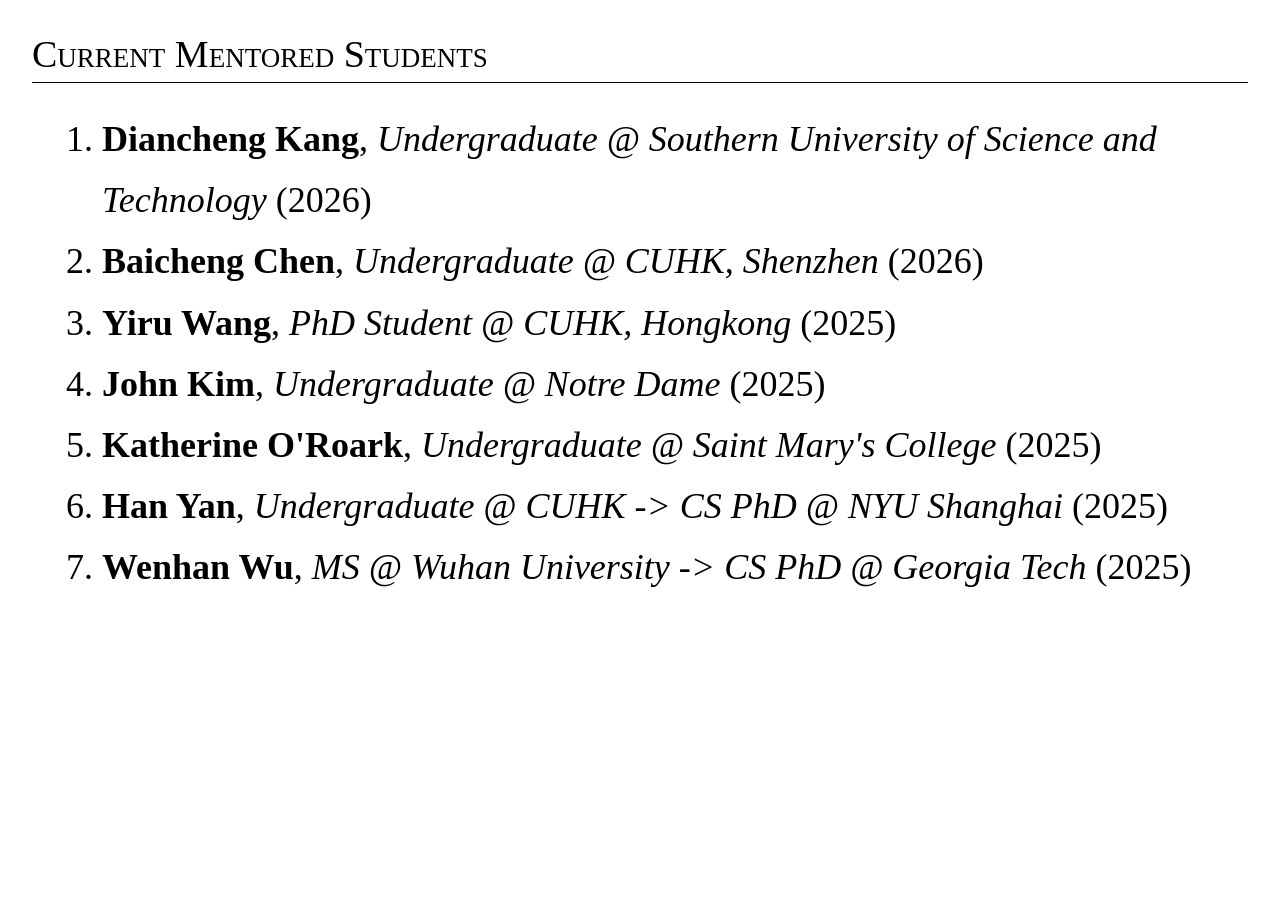
==== mentored-students.html @ 774fe3f3 "update mentored students" ====
<!DOCTYPE HTML>
<html lang="en">
<head>
  <meta http-equiv="Content-Type" content="text/html; charset=UTF-8">
  <title>Mentored Students</title>
  <meta name="author" content="Zheyuan">
  <meta name="viewport" content="width=device-width, initial-scale=1">
  <link rel="stylesheet" type="text/css" href="stylesheet.css">
</head>

<body>
  <table style="width:100%;max-width:1600px;border:0px;border-spacing:0px;border-collapse:separate;margin-right:auto;margin-left:auto;">
    <tbody>
      <tr>
        <td style="padding:24px">
          <div style="font-family: Times New Roman, Times, serif; font-size: 38px; font-variant: small-caps; border-bottom: 1px solid #000; padding-bottom: 6px; margin-bottom: 26px;">
            Current Mentored Students
          </div>
          <ol style="font-family: Times New Roman, Times, serif; font-size: 36px; line-height: 1.7; padding-left: 70px; margin: 0;">
            <li><strong style="font-family: Times New Roman, Times, serif; font-size: 36px;">Diancheng Kang</strong>, <em style="font-family: Times New Roman, Times, serif; font-size: 36px;">Undergraduate @ Southern University of Science and Technology</em> (2026)</li>
            <li><strong style="font-family: Times New Roman, Times, serif; font-size: 36px;">Baicheng Chen</strong>, <em style="font-family: Times New Roman, Times, serif; font-size: 36px;">Undergraduate @ CUHK, Shenzhen</em> (2026)</li>
            <li><strong style="font-family: Times New Roman, Times, serif; font-size: 36px;">Yiru Wang</strong>, <em style="font-family: Times New Roman, Times, serif; font-size: 36px;">PhD Student @ CUHK, Hongkong</em> (2025)</li>
            <li><strong style="font-family: Times New Roman, Times, serif; font-size: 36px;">John Kim</strong>, <em style="font-family: Times New Roman, Times, serif; font-size: 36px;">Undergraduate @ Notre Dame</em> (2025)</li>
            <li><strong style="font-family: Times New Roman, Times, serif; font-size: 36px;">Katherine O'Roark</strong>, <em style="font-family: Times New Roman, Times, serif; font-size: 36px;">Undergraduate @ Saint Mary's College</em> (2025)</li>
            <li><strong style="font-family: Times New Roman, Times, serif; font-size: 36px;">Han Yan</strong>, <em style="font-family: Times New Roman, Times, serif; font-size: 36px;">Undergraduate @ CUHK -> CS PhD @ NYU Shanghai</em> (2025)</li>
            <li><strong style="font-family: Times New Roman, Times, serif; font-size: 36px;">Wenhan Wu</strong>, <em style="font-family: Times New Roman, Times, serif; font-size: 36px;">MS @ Wuhan University -> CS PhD @ Georgia Tech</em> (2025)</li>
          </ol>
        </td>
      </tr>
    </tbody>
  </table>
</body>
</html>
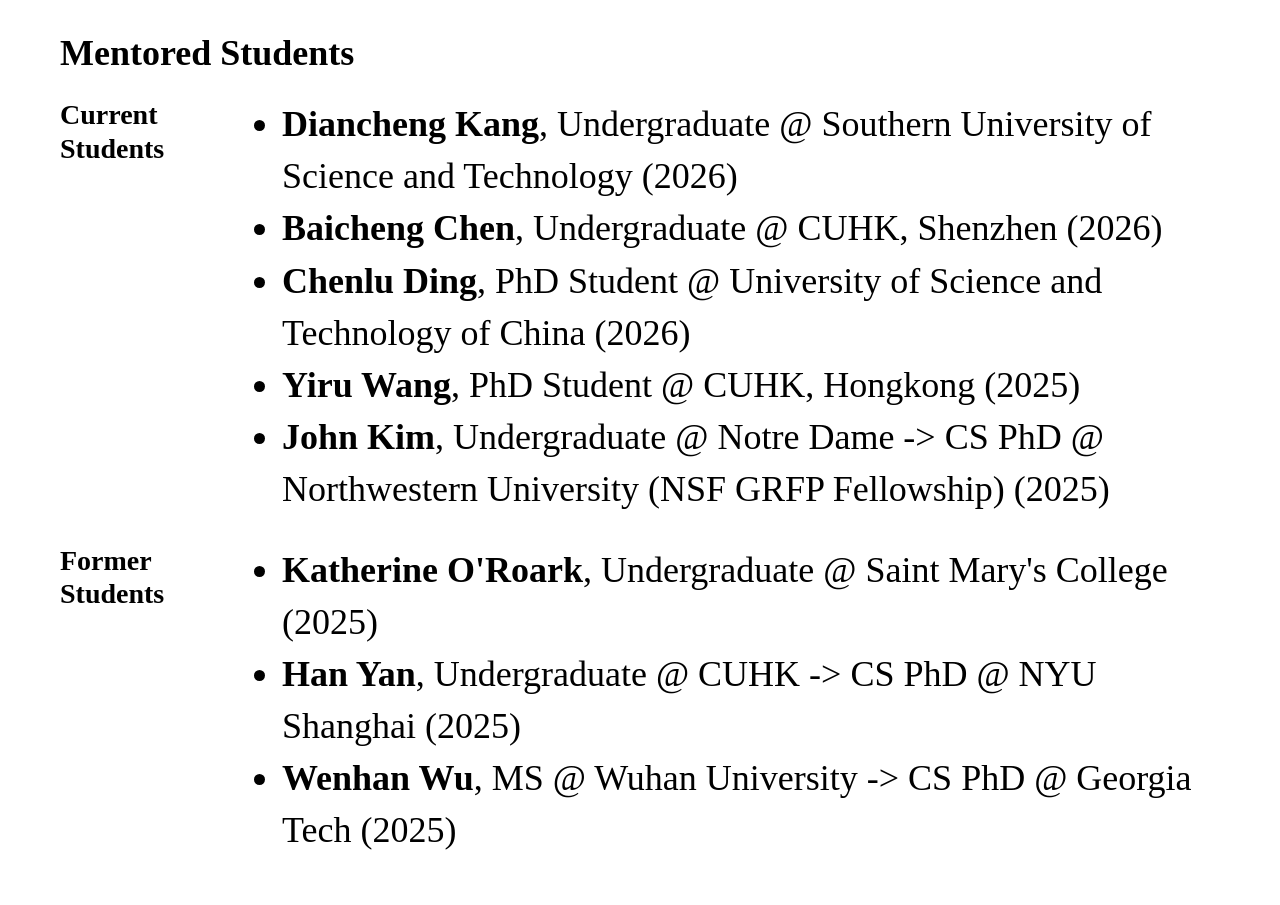
==== commit d02bfc66: "update CV and mentored students page" ====
--- a/mentored-students.html
+++ b/mentored-students.html
@@ -9,22 +9,49 @@
 </head>
 
 <body>
-  <table style="width:100%;max-width:1600px;border:0px;border-spacing:0px;border-collapse:separate;margin-right:auto;margin-left:auto;">
+  <table style="width:100%;max-width:1200px;border:0px;border-spacing:0px;border-collapse:separate;margin-right:auto;margin-left:auto;">
     <tbody>
       <tr>
-        <td style="padding:24px">
-          <div style="font-family: Times New Roman, Times, serif; font-size: 38px; font-variant: small-caps; border-bottom: 1px solid #000; padding-bottom: 6px; margin-bottom: 26px;">
-            Current Mentored Students
+        <td style="padding:24px 20px 40px 20px;">
+          <div style="font-size:36px;font-weight:700;margin-bottom:24px;">
+            Mentored Students
           </div>
-          <ol style="font-family: Times New Roman, Times, serif; font-size: 36px; line-height: 1.7; padding-left: 70px; margin: 0;">
-            <li><strong style="font-family: Times New Roman, Times, serif; font-size: 36px;">Diancheng Kang</strong>, <em style="font-family: Times New Roman, Times, serif; font-size: 36px;">Undergraduate @ Southern University of Science and Technology</em> (2026)</li>
-            <li><strong style="font-family: Times New Roman, Times, serif; font-size: 36px;">Baicheng Chen</strong>, <em style="font-family: Times New Roman, Times, serif; font-size: 36px;">Undergraduate @ CUHK, Shenzhen</em> (2026)</li>
-            <li><strong style="font-family: Times New Roman, Times, serif; font-size: 36px;">Yiru Wang</strong>, <em style="font-family: Times New Roman, Times, serif; font-size: 36px;">PhD Student @ CUHK, Hongkong</em> (2025)</li>
-            <li><strong style="font-family: Times New Roman, Times, serif; font-size: 36px;">John Kim</strong>, <em style="font-family: Times New Roman, Times, serif; font-size: 36px;">Undergraduate @ Notre Dame</em> (2025)</li>
-            <li><strong style="font-family: Times New Roman, Times, serif; font-size: 36px;">Katherine O'Roark</strong>, <em style="font-family: Times New Roman, Times, serif; font-size: 36px;">Undergraduate @ Saint Mary's College</em> (2025)</li>
-            <li><strong style="font-family: Times New Roman, Times, serif; font-size: 36px;">Han Yan</strong>, <em style="font-family: Times New Roman, Times, serif; font-size: 36px;">Undergraduate @ CUHK -> CS PhD @ NYU Shanghai</em> (2025)</li>
-            <li><strong style="font-family: Times New Roman, Times, serif; font-size: 36px;">Wenhan Wu</strong>, <em style="font-family: Times New Roman, Times, serif; font-size: 36px;">MS @ Wuhan University -> CS PhD @ Georgia Tech</em> (2025)</li>
-          </ol>
+
+          <table style="width:100%;border-collapse:collapse;margin-bottom:28px;">
+            <tbody>
+              <tr style="vertical-align:top;">
+                <td style="width:180px;padding:0 16px 0 0;font-size:28px;font-weight:700;line-height:1.2;">
+                  Current<br>Students
+                </td>
+                <td style="padding:0;">
+                  <ul style="margin:0;padding-left:26px;font-size:36px;line-height:1.45;">
+                    <li><strong>Diancheng Kang</strong>, Undergraduate @ Southern University of Science and Technology (2026)</li>
+                    <li><strong>Baicheng Chen</strong>, Undergraduate @ CUHK, Shenzhen (2026)</li>
+                    <li><strong>Chenlu Ding</strong>, PhD Student @ University of Science and Technology of China (2026)</li>
+                    <li><strong>Yiru Wang</strong>, PhD Student @ CUHK, Hongkong (2025)</li>
+                    <li><strong>John Kim</strong>, Undergraduate @ Notre Dame -> CS PhD @ Northwestern University (NSF GRFP Fellowship) (2025)</li>
+                  </ul>
+                </td>
+              </tr>
+            </tbody>
+          </table>
+
+          <table style="width:100%;border-collapse:collapse;">
+            <tbody>
+              <tr style="vertical-align:top;">
+                <td style="width:180px;padding:0 16px 0 0;font-size:28px;font-weight:700;line-height:1.2;">
+                  Former<br>Students
+                </td>
+                <td style="padding:0;">
+                  <ul style="margin:0;padding-left:26px;font-size:36px;line-height:1.45;">
+                    <li><strong>Katherine O'Roark</strong>, Undergraduate @ Saint Mary's College (2025)</li>
+                    <li><strong>Han Yan</strong>, Undergraduate @ CUHK -> CS PhD @ NYU Shanghai (2025)</li>
+                    <li><strong>Wenhan Wu</strong>, MS @ Wuhan University -> CS PhD @ Georgia Tech (2025)</li>
+                  </ul>
+                </td>
+              </tr>
+            </tbody>
+          </table>
         </td>
       </tr>
     </tbody>
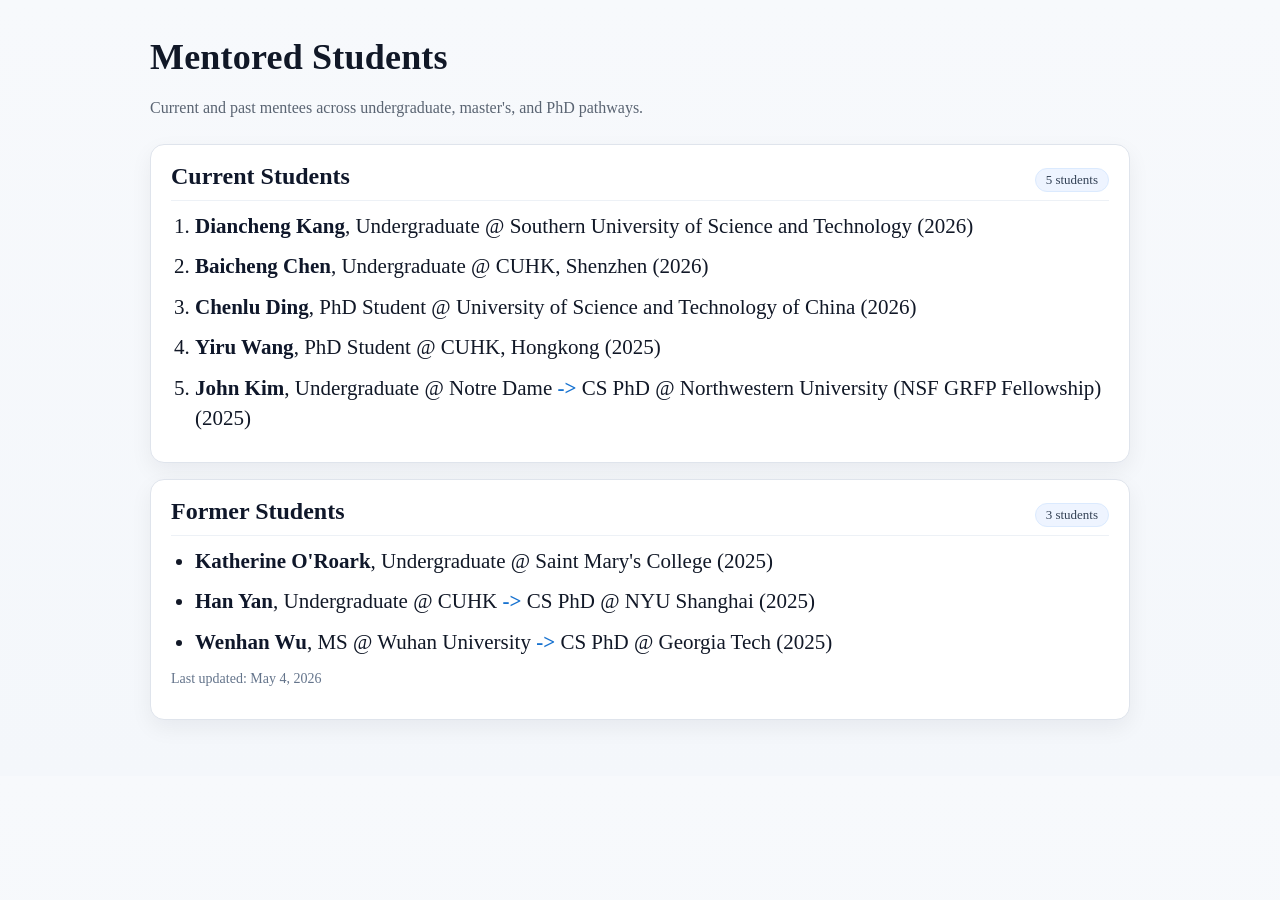
==== commit 022f06ed: "refine mentored students page design" ====
--- a/mentored-students.html
+++ b/mentored-students.html
@@ -6,55 +6,161 @@
   <meta name="author" content="Zheyuan">
   <meta name="viewport" content="width=device-width, initial-scale=1">
   <link rel="stylesheet" type="text/css" href="stylesheet.css">
+  <style>
+    :root {
+      --page-max: 980px;
+      --ink: #1e2530;
+      --muted: #5a6472;
+      --card: #ffffff;
+      --line: #dfe4ec;
+      --accent: #1772d0;
+      --bg: #f4f7fb;
+    }
+
+    body {
+      margin: 0;
+      background: linear-gradient(180deg, #f7f9fc 0%, var(--bg) 100%);
+      color: var(--ink);
+    }
+
+    .wrap {
+      width: min(var(--page-max), calc(100% - 32px));
+      margin: 36px auto 56px auto;
+    }
+
+    .title {
+      margin: 0 0 18px 0;
+      font-size: 36px;
+      letter-spacing: 0.2px;
+      font-weight: 700;
+      color: #111827;
+    }
+
+    .subtitle {
+      margin: 0 0 24px 0;
+      font-size: 16px;
+      color: var(--muted);
+      line-height: 1.5;
+    }
+
+    .section-card {
+      background: var(--card);
+      border: 1px solid var(--line);
+      border-radius: 14px;
+      padding: 18px 20px;
+      box-shadow: 0 8px 22px rgba(16, 24, 40, 0.06);
+    }
+
+    .section-card + .section-card {
+      margin-top: 16px;
+    }
+
+    .section-header {
+      display: flex;
+      align-items: baseline;
+      justify-content: space-between;
+      gap: 10px;
+      margin-bottom: 10px;
+      padding-bottom: 8px;
+      border-bottom: 1px solid #edf1f6;
+    }
+
+    .section-title {
+      margin: 0;
+      font-size: 24px;
+      color: #0f172a;
+    }
+
+    .section-count {
+      font-size: 13px;
+      color: #334155;
+      background: #eef4ff;
+      border: 1px solid #dbeafe;
+      padding: 3px 10px;
+      border-radius: 999px;
+    }
+
+    .student-list {
+      margin: 0;
+      padding-left: 24px;
+    }
+
+    .student-list li {
+      font-size: 21px;
+      line-height: 1.45;
+      margin: 10px 0;
+      color: #111827;
+    }
+
+    .student-list strong {
+      font-size: 21px;
+      color: #0f172a;
+    }
+
+    .note {
+      margin-top: 14px;
+      font-size: 14px;
+      color: #64748b;
+    }
+
+    .arrow {
+      color: var(--accent);
+      font-weight: 700;
+    }
+
+    @media (max-width: 700px) {
+      .wrap {
+        width: calc(100% - 20px);
+        margin-top: 20px;
+      }
+
+      .title {
+        font-size: 30px;
+      }
+
+      .section-title {
+        font-size: 22px;
+      }
+
+      .student-list li,
+      .student-list strong {
+        font-size: 18px;
+      }
+    }
+  </style>
 </head>
 
 <body>
-  <table style="width:100%;max-width:1200px;border:0px;border-spacing:0px;border-collapse:separate;margin-right:auto;margin-left:auto;">
-    <tbody>
-      <tr>
-        <td style="padding:24px 20px 40px 20px;">
-          <div style="font-size:36px;font-weight:700;margin-bottom:24px;">
-            Mentored Students
-          </div>
+  <div class="wrap">
+    <h1 class="title">Mentored Students</h1>
+    <p class="subtitle">Current and past mentees across undergraduate, master's, and PhD pathways.</p>
 
-          <table style="width:100%;border-collapse:collapse;margin-bottom:28px;">
-            <tbody>
-              <tr style="vertical-align:top;">
-                <td style="width:180px;padding:0 16px 0 0;font-size:28px;font-weight:700;line-height:1.2;">
-                  Current<br>Students
-                </td>
-                <td style="padding:0;">
-                  <ul style="margin:0;padding-left:26px;font-size:36px;line-height:1.45;">
-                    <li><strong>Diancheng Kang</strong>, Undergraduate @ Southern University of Science and Technology (2026)</li>
-                    <li><strong>Baicheng Chen</strong>, Undergraduate @ CUHK, Shenzhen (2026)</li>
-                    <li><strong>Chenlu Ding</strong>, PhD Student @ University of Science and Technology of China (2026)</li>
-                    <li><strong>Yiru Wang</strong>, PhD Student @ CUHK, Hongkong (2025)</li>
-                    <li><strong>John Kim</strong>, Undergraduate @ Notre Dame -> CS PhD @ Northwestern University (NSF GRFP Fellowship) (2025)</li>
-                  </ul>
-                </td>
-              </tr>
-            </tbody>
-          </table>
+    <section class="section-card">
+      <div class="section-header">
+        <h2 class="section-title">Current Students</h2>
+        <span class="section-count">5 students</span>
+      </div>
+      <ol class="student-list">
+        <li><strong>Diancheng Kang</strong>, Undergraduate @ Southern University of Science and Technology (2026)</li>
+        <li><strong>Baicheng Chen</strong>, Undergraduate @ CUHK, Shenzhen (2026)</li>
+        <li><strong>Chenlu Ding</strong>, PhD Student @ University of Science and Technology of China (2026)</li>
+        <li><strong>Yiru Wang</strong>, PhD Student @ CUHK, Hongkong (2025)</li>
+        <li><strong>John Kim</strong>, Undergraduate @ Notre Dame <span class="arrow">-></span> CS PhD @ Northwestern University (NSF GRFP Fellowship) (2025)</li>
+      </ol>
+    </section>
 
-          <table style="width:100%;border-collapse:collapse;">
-            <tbody>
-              <tr style="vertical-align:top;">
-                <td style="width:180px;padding:0 16px 0 0;font-size:28px;font-weight:700;line-height:1.2;">
-                  Former<br>Students
-                </td>
-                <td style="padding:0;">
-                  <ul style="margin:0;padding-left:26px;font-size:36px;line-height:1.45;">
-                    <li><strong>Katherine O'Roark</strong>, Undergraduate @ Saint Mary's College (2025)</li>
-                    <li><strong>Han Yan</strong>, Undergraduate @ CUHK -> CS PhD @ NYU Shanghai (2025)</li>
-                    <li><strong>Wenhan Wu</strong>, MS @ Wuhan University -> CS PhD @ Georgia Tech (2025)</li>
-                  </ul>
-                </td>
-              </tr>
-            </tbody>
-          </table>
-        </td>
-      </tr>
-    </tbody>
-  </table>
+    <section class="section-card">
+      <div class="section-header">
+        <h2 class="section-title">Former Students</h2>
+        <span class="section-count">3 students</span>
+      </div>
+      <ul class="student-list">
+        <li><strong>Katherine O'Roark</strong>, Undergraduate @ Saint Mary's College (2025)</li>
+        <li><strong>Han Yan</strong>, Undergraduate @ CUHK <span class="arrow">-></span> CS PhD @ NYU Shanghai (2025)</li>
+        <li><strong>Wenhan Wu</strong>, MS @ Wuhan University <span class="arrow">-></span> CS PhD @ Georgia Tech (2025)</li>
+      </ul>
+      <p class="note">Last updated: May 4, 2026</p>
+    </section>
+  </div>
 </body>
 </html>
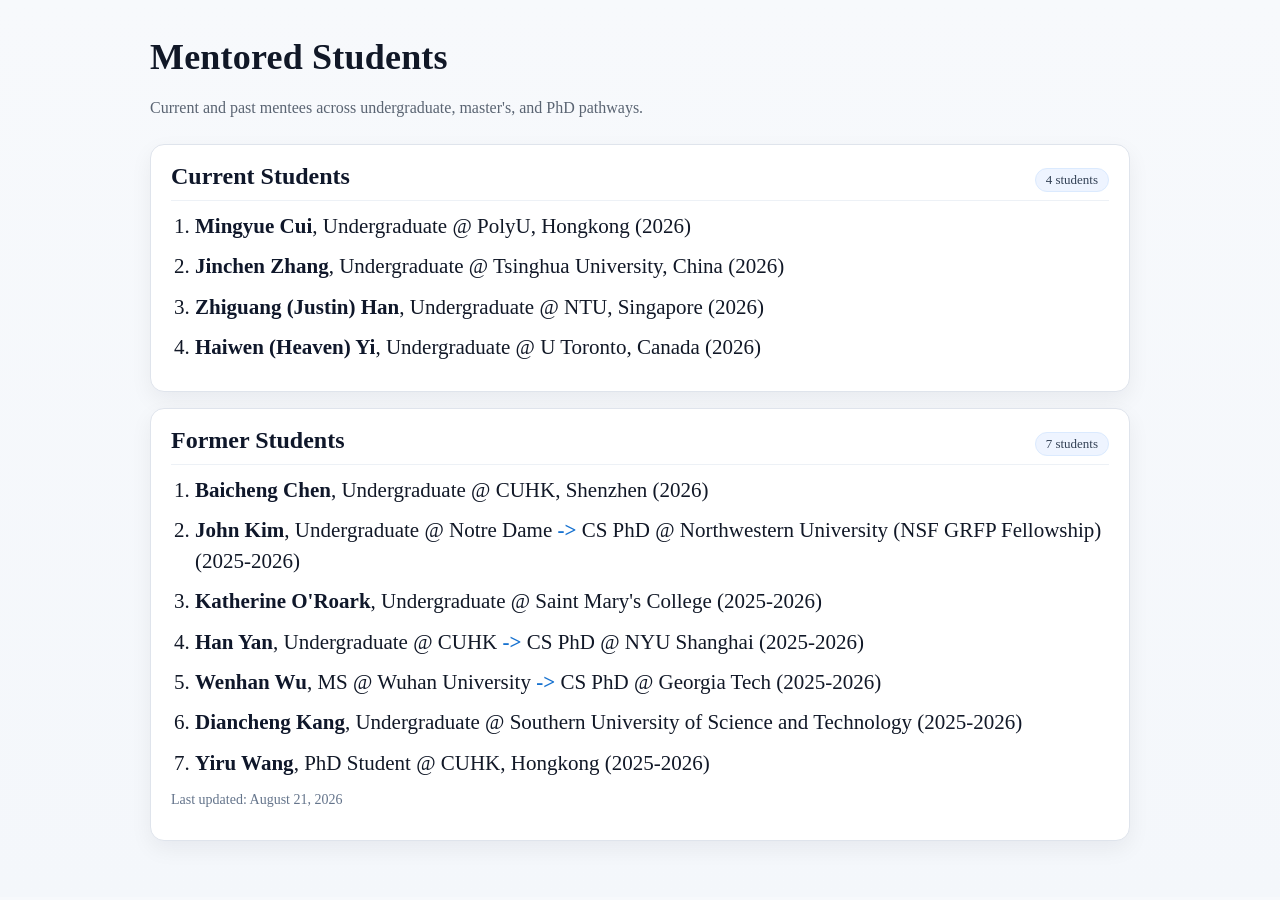
==== commit 71d25e9f: "update students and EMNLP paper" ====
--- a/mentored-students.html
+++ b/mentored-students.html
@@ -138,28 +138,31 @@
     <section class="section-card">
       <div class="section-header">
         <h2 class="section-title">Current Students</h2>
-        <span class="section-count">5 students</span>
+        <span class="section-count">4 students</span>
       </div>
       <ol class="student-list">
-        <li><strong>Diancheng Kang</strong>, Undergraduate @ Southern University of Science and Technology (2026)</li>
-        <li><strong>Baicheng Chen</strong>, Undergraduate @ CUHK, Shenzhen (2026)</li>
-        <li><strong>Chenlu Ding</strong>, PhD Student @ University of Science and Technology of China (2026)</li>
-        <li><strong>Yiru Wang</strong>, PhD Student @ CUHK, Hongkong (2025)</li>
-        <li><strong>John Kim</strong>, Undergraduate @ Notre Dame <span class="arrow">-></span> CS PhD @ Northwestern University (NSF GRFP Fellowship) (2025)</li>
+        <li><strong>Mingyue Cui</strong>, Undergraduate @ PolyU, Hongkong (2026)</li>
+        <li><strong>Jinchen Zhang</strong>, Undergraduate @ Tsinghua University, China (2026)</li>
+        <li><strong>Zhiguang (Justin) Han</strong>, Undergraduate @ NTU, Singapore (2026)</li>
+        <li><strong>Haiwen (Heaven) Yi</strong>, Undergraduate @ U Toronto, Canada (2026)</li>
       </ol>
     </section>
 
     <section class="section-card">
       <div class="section-header">
         <h2 class="section-title">Former Students</h2>
-        <span class="section-count">3 students</span>
+        <span class="section-count">7 students</span>
       </div>
-      <ul class="student-list">
-        <li><strong>Katherine O'Roark</strong>, Undergraduate @ Saint Mary's College (2025)</li>
-        <li><strong>Han Yan</strong>, Undergraduate @ CUHK <span class="arrow">-></span> CS PhD @ NYU Shanghai (2025)</li>
-        <li><strong>Wenhan Wu</strong>, MS @ Wuhan University <span class="arrow">-></span> CS PhD @ Georgia Tech (2025)</li>
-      </ul>
-      <p class="note">Last updated: May 4, 2026</p>
+      <ol class="student-list">
+        <li><strong>Baicheng Chen</strong>, Undergraduate @ CUHK, Shenzhen (2026)</li>
+        <li><strong>John Kim</strong>, Undergraduate @ Notre Dame <span class="arrow">-></span> CS PhD @ Northwestern University (NSF GRFP Fellowship) (2025-2026)</li>
+        <li><strong>Katherine O'Roark</strong>, Undergraduate @ Saint Mary's College (2025-2026)</li>
+        <li><strong>Han Yan</strong>, Undergraduate @ CUHK <span class="arrow">-></span> CS PhD @ NYU Shanghai (2025-2026)</li>
+        <li><strong>Wenhan Wu</strong>, MS @ Wuhan University <span class="arrow">-></span> CS PhD @ Georgia Tech (2025-2026)</li>
+        <li><strong>Diancheng Kang</strong>, Undergraduate @ Southern University of Science and Technology (2025-2026)</li>
+        <li><strong>Yiru Wang</strong>, PhD Student @ CUHK, Hongkong (2025-2026)</li>
+      </ol>
+      <p class="note">Last updated: August 21, 2026</p>
     </section>
   </div>
 </body>
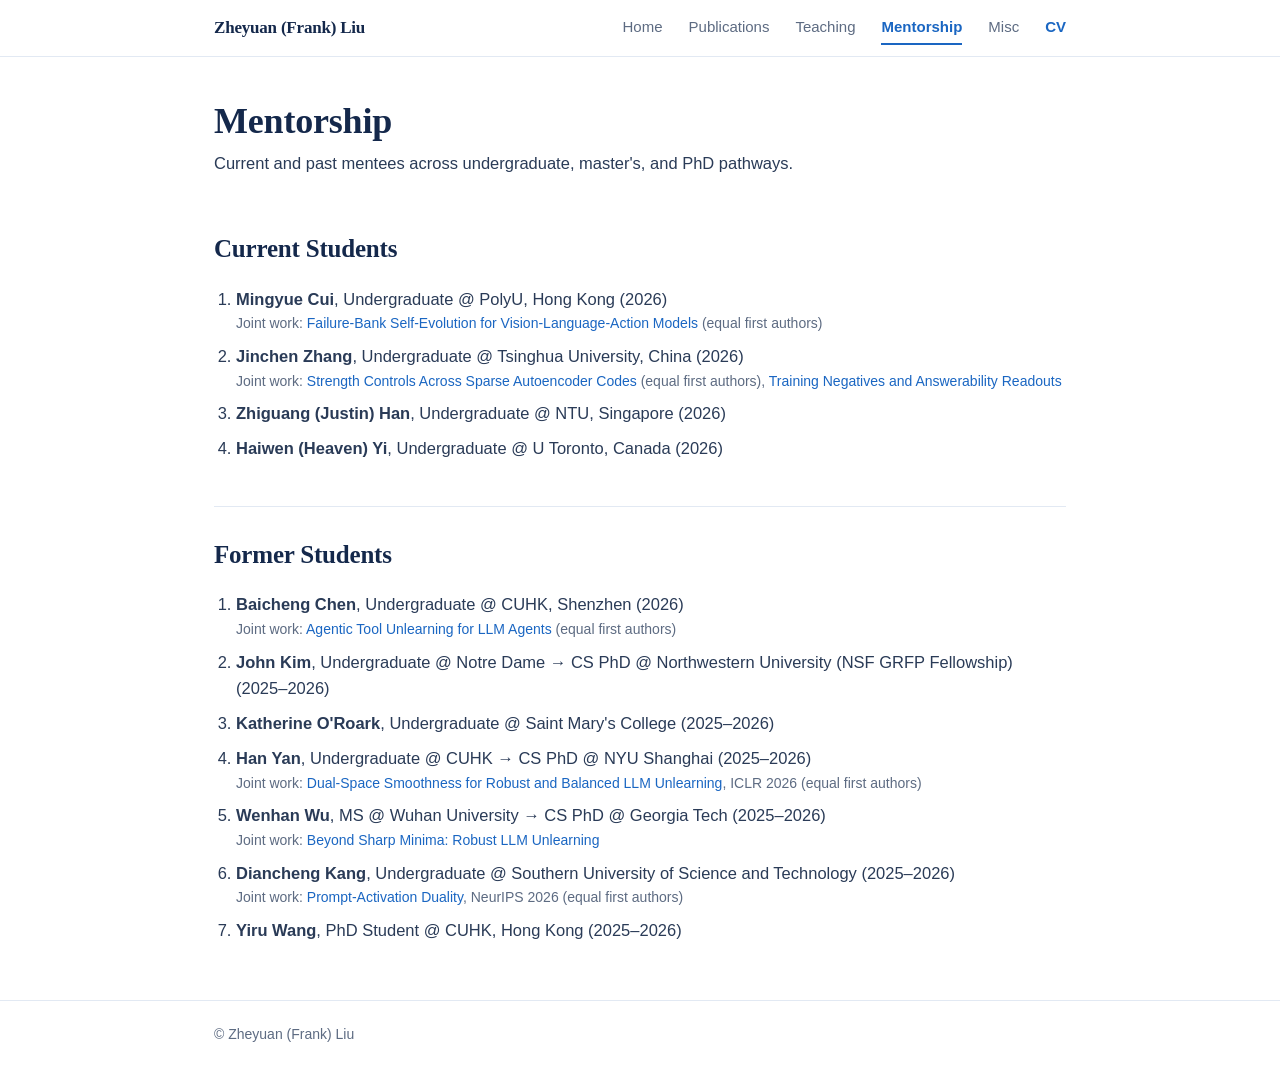
==== commit 8c4f0ace: "Redesign the site for a multi-page layout Replace the single-page template with five pages (Home, Pu" ====
--- a/mentored-students.html
+++ b/mentored-students.html
@@ -1,169 +1,13 @@
-<!DOCTYPE HTML>
+<!DOCTYPE html>
 <html lang="en">
 <head>
-  <meta http-equiv="Content-Type" content="text/html; charset=UTF-8">
-  <title>Mentored Students</title>
-  <meta name="author" content="Zheyuan">
-  <meta name="viewport" content="width=device-width, initial-scale=1">
-  <link rel="stylesheet" type="text/css" href="stylesheet.css">
-  <style>
-    :root {
-      --page-max: 980px;
-      --ink: #1e2530;
-      --muted: #5a6472;
-      --card: #ffffff;
-      --line: #dfe4ec;
-      --accent: #1772d0;
-      --bg: #f4f7fb;
-    }
-
-    body {
-      margin: 0;
-      background: linear-gradient(180deg, #f7f9fc 0%, var(--bg) 100%);
-      color: var(--ink);
-    }
-
-    .wrap {
-      width: min(var(--page-max), calc(100% - 32px));
-      margin: 36px auto 56px auto;
-    }
-
-    .title {
-      margin: 0 0 18px 0;
-      font-size: 36px;
-      letter-spacing: 0.2px;
-      font-weight: 700;
-      color: #111827;
-    }
-
-    .subtitle {
-      margin: 0 0 24px 0;
-      font-size: 16px;
-      color: var(--muted);
-      line-height: 1.5;
-    }
-
-    .section-card {
-      background: var(--card);
-      border: 1px solid var(--line);
-      border-radius: 14px;
-      padding: 18px 20px;
-      box-shadow: 0 8px 22px rgba(16, 24, 40, 0.06);
-    }
-
-    .section-card + .section-card {
-      margin-top: 16px;
-    }
-
-    .section-header {
-      display: flex;
-      align-items: baseline;
-      justify-content: space-between;
-      gap: 10px;
-      margin-bottom: 10px;
-      padding-bottom: 8px;
-      border-bottom: 1px solid #edf1f6;
-    }
-
-    .section-title {
-      margin: 0;
-      font-size: 24px;
-      color: #0f172a;
-    }
-
-    .section-count {
-      font-size: 13px;
-      color: #334155;
-      background: #eef4ff;
-      border: 1px solid #dbeafe;
-      padding: 3px 10px;
-      border-radius: 999px;
-    }
-
-    .student-list {
-      margin: 0;
-      padding-left: 24px;
-    }
-
-    .student-list li {
-      font-size: 21px;
-      line-height: 1.45;
-      margin: 10px 0;
-      color: #111827;
-    }
-
-    .student-list strong {
-      font-size: 21px;
-      color: #0f172a;
-    }
-
-    .note {
-      margin-top: 14px;
-      font-size: 14px;
-      color: #64748b;
-    }
-
-    .arrow {
-      color: var(--accent);
-      font-weight: 700;
-    }
-
-    @media (max-width: 700px) {
-      .wrap {
-        width: calc(100% - 20px);
-        margin-top: 20px;
-      }
-
-      .title {
-        font-size: 30px;
-      }
-
-      .section-title {
-        font-size: 22px;
-      }
-
-      .student-list li,
-      .student-list strong {
-        font-size: 18px;
-      }
-    }
-  </style>
+  <meta charset="utf-8">
+  <title>Mentorship — Zheyuan (Frank) Liu</title>
+  <!-- This page moved to mentorship.html; kept so that old links keep working. -->
+  <meta http-equiv="refresh" content="0; url=mentorship.html">
+  <link rel="canonical" href="mentorship.html">
 </head>
-
 <body>
-  <div class="wrap">
-    <h1 class="title">Mentored Students</h1>
-    <p class="subtitle">Current and past mentees across undergraduate, master's, and PhD pathways.</p>
-
-    <section class="section-card">
-      <div class="section-header">
-        <h2 class="section-title">Current Students</h2>
-        <span class="section-count">4 students</span>
-      </div>
-      <ol class="student-list">
-        <li><strong>Mingyue Cui</strong>, Undergraduate @ PolyU, Hongkong (2026)</li>
-        <li><strong>Jinchen Zhang</strong>, Undergraduate @ Tsinghua University, China (2026)</li>
-        <li><strong>Zhiguang (Justin) Han</strong>, Undergraduate @ NTU, Singapore (2026)</li>
-        <li><strong>Haiwen (Heaven) Yi</strong>, Undergraduate @ U Toronto, Canada (2026)</li>
-      </ol>
-    </section>
-
-    <section class="section-card">
-      <div class="section-header">
-        <h2 class="section-title">Former Students</h2>
-        <span class="section-count">7 students</span>
-      </div>
-      <ol class="student-list">
-        <li><strong>Baicheng Chen</strong>, Undergraduate @ CUHK, Shenzhen (2026)</li>
-        <li><strong>John Kim</strong>, Undergraduate @ Notre Dame <span class="arrow">-></span> CS PhD @ Northwestern University (NSF GRFP Fellowship) (2025-2026)</li>
-        <li><strong>Katherine O'Roark</strong>, Undergraduate @ Saint Mary's College (2025-2026)</li>
-        <li><strong>Han Yan</strong>, Undergraduate @ CUHK <span class="arrow">-></span> CS PhD @ NYU Shanghai (2025-2026)</li>
-        <li><strong>Wenhan Wu</strong>, MS @ Wuhan University <span class="arrow">-></span> CS PhD @ Georgia Tech (2025-2026)</li>
-        <li><strong>Diancheng Kang</strong>, Undergraduate @ Southern University of Science and Technology (2025-2026)</li>
-        <li><strong>Yiru Wang</strong>, PhD Student @ CUHK, Hongkong (2025-2026)</li>
-      </ol>
-      <p class="note">Last updated: August 21, 2026</p>
-    </section>
-  </div>
+  <p>This page has moved to <a href="mentorship.html">mentorship.html</a>.</p>
 </body>
 </html>
